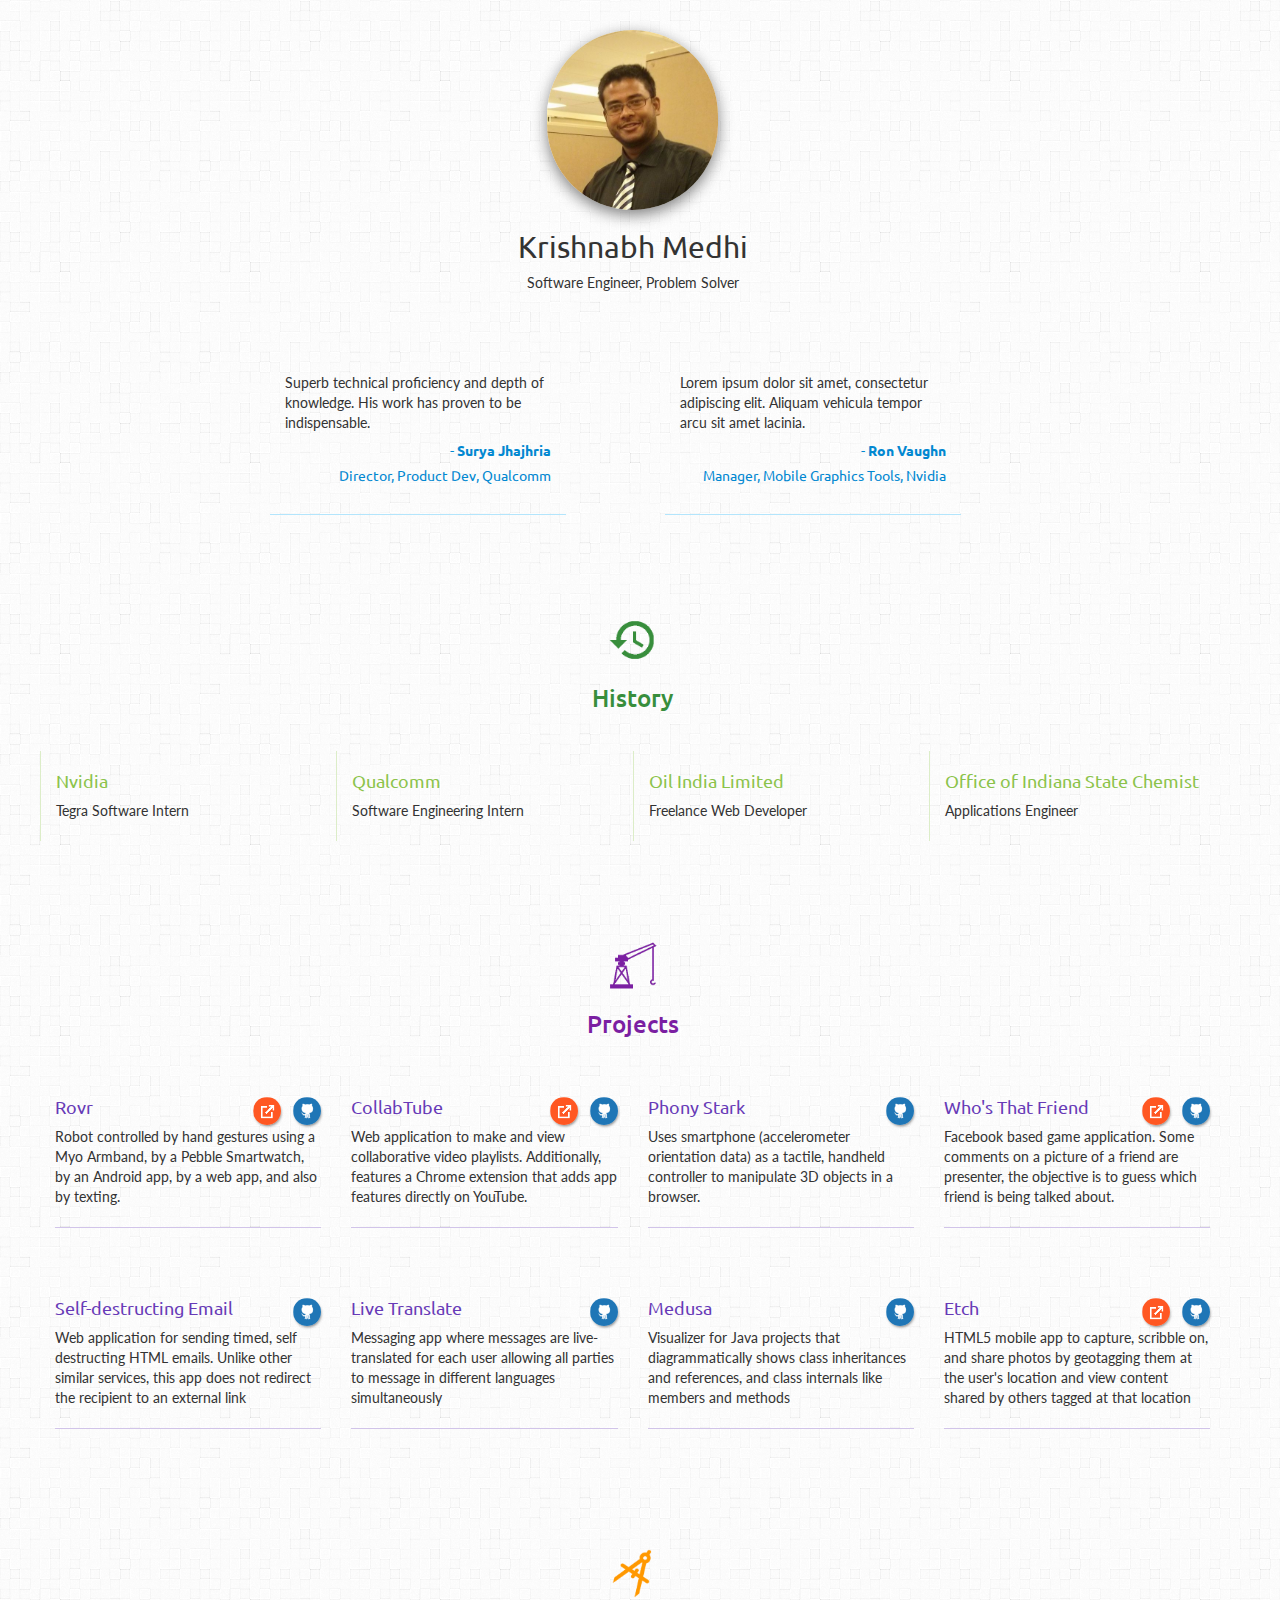
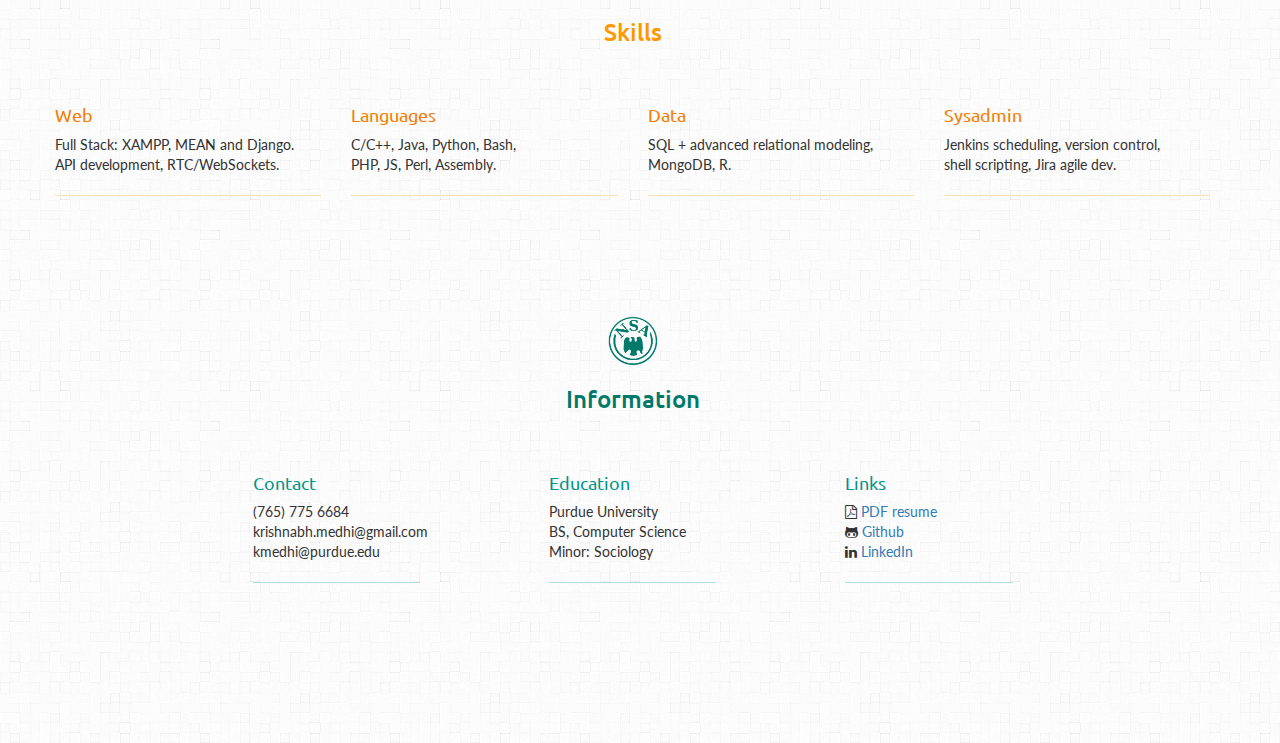
==== index.html @ e84e5cf2 "edited skills" ====
<!DOCTYPE html>
<html lang="en">
<head>
    <meta charset="UTF-8">
    <title>Krishnabh Medhi</title>

    <!-- Favicon -->
    <link rel="icon" type="image/png" href="img/favicon-16x16.png" sizes="16x16">
    <link rel="shortcut icon" href="img/favicon.ico">

    <!-- Bootstrap -->
    <link rel="stylesheet" href="css/bootstrap.min.css">
    <link rel="stylesheet" href="css/bootstrap-responsive.min.css">

    <!-- Fonts -->
    <link href='http://fonts.googleapis.com/css?family=Ubuntu:400,500' rel='stylesheet' type='text/css'>
    <link href='http://fonts.googleapis.com/css?family=Lato:400' rel='stylesheet' type='text/css'>
    <link rel="stylesheet" href="//maxcdn.bootstrapcdn.com/font-awesome/4.3.0/css/font-awesome.min.css">

    <!-- Custom -->
    <link rel="stylesheet" href="css/styles.css">
    <meta name="viewport" content="width=device-width, initial-scale=1">

</head>
<body>
    <div class="container">

        <div class="row header-row text-center">
            <img class="mugshot" src="img/mugshot.jpg" alt="">
            <h2>Krishnabh Medhi</h2>
            Software Engineer, Problem Solver
        </div>

        <div class="row recommendations">
            <div class="col-md-3 offset2">
                Superb technical proficiency and depth of knowledge. His work has proven to be indispensable.
                <h5>- <span class="recommender">Surya Jhajhria</span></h5>
                <h5>Director, Product Dev, Qualcomm</h5>
            </div>

            <div class="col-md-3 col-centered col-md-offset-1">
                Lorem ipsum dolor sit amet, consectetur adipiscing elit. Aliquam vehicula tempor arcu sit amet lacinia.
                <h5>- <span class="recommender">Ron Vaughn</span></h5>
                <h5>Manager, Mobile Graphics Tools, Nvidia</h5>
            </div>
        </div>

        <div class="row title-row title-history text-center">
            <img src="img/history.png" alt="" class="header-icon">
            <h3>History</h3>
        </div>

        <div class="row history">
            <div class="col-md-3">
                <h4>Nvidia</h4>
                Tegra Software Intern
            </div>

            <div class="col-md-3">
                <h4>Qualcomm</h4>
                Software Engineering Intern
            </div>

            <div class="col-md-3">
                <h4>Oil India Limited</h4>
                Freelance Web Developer
            </div>

            <div class="col-md-3">
                <h4>Office of Indiana State Chemist</h4>
                Applications Engineer
            </div>
        </div>

        <div class="row title-row title-projects text-center">
            <img src="img/crane.png" alt="" class="header-icon">
            <h3>Projects</h3>
        </div>

        <div class="row projects">
            <div class="col-md-3">
                <div class="innerdiv">
                    <h4>
                        Rovr
                        <a target="_blank" href="https://github.com/kingshu/myo-nxt">
                            <img src="img/github.png">
                        </a>
                        <a target="_blank" href="http://challengepost.com/software/project-rovr">
                            <img src="img/goto.png">
                        </a>
                    </h4>
                    Robot controlled by hand gestures using a Myo Armband, by a Pebble Smartwatch, by an Android app, by a web app, and also by texting.
                </div>
            </div>

            <div class="col-md-3">
                <div class="innerdiv">
                    <h4>
                        CollabTube
                        <a target="_blank" href="https://github.com/kingshu/collabtube">
                            <img src="img/github.png">
                        </a>
                        <a target="_blank" href="http://ct-kingshu2.rhcloud.com/">
                            <img src="img/goto.png">
                        </a>
                    </h4>
                    Web application to make and view collaborative video playlists. Additionally, features a Chrome extension that adds app features directly on YouTube.
                </div>
            </div>

            <div class="col-md-3">
                <div class="innerdiv">
                    <h4>
                        Phony Stark
                        <a target="_blank" href="https://github.com/kingshu/phonystark">
                            <img src="img/github.png">
                        </a>
                        <!--a href="">
                            <img src="img/goto.png">
                        </a-->
                    </h4>
                    Uses smartphone (accelerometer orientation data) as a tactile, handheld controller to manipulate 3D objects in a browser.
                </div>
            </div>
            <div class="col-md-3">
                <div class="innerdiv">
                    <h4>
                        Who's That Friend
                        <a target="_blank" href="https://github.com/kingshu/fq">
                            <img src="img/github.png">
                        </a>
                        <a target="_blank" href="http://fq-kingshu.rhcloud.com/">
                            <img src="img/goto.png">
                        </a>
                    </h4>
                    Facebook based game application. Some comments on a picture of a friend are presenter, the objective is to guess which friend is being talked about.
                </div>
            </div>
        </div>

        <div class="row projects">
            <div class="col-md-3">
                <div class="innerdiv">
                    <h4>
                        Self-destructing Email
                        <a target="_blank" href="https://github.com/kingshu/sde">
                            <img src="img/github.png">
                        </a>
                        <!--a href="">
                            <img src="img/goto.png">
                        </a-->
                    </h4>
                    Web application for sending timed, self destructing HTML emails. Unlike other similar services, this app does not redirect the recipient to an external link
                </div>
            </div>

            <div class="col-md-3">
                <div class="innerdiv">
                    <h4>
                        Live Translate
                        <a target="_blank" href="https://github.com/kingshu/live-translate">
                            <img src="img/github.png">
                        </a>
                        <!--a href="">
                            <img src="img/goto.png">
                        </a-->
                    </h4>
                    Messaging app where messages are live-translated for each user allowing all parties to message in different languages simultaneously
                </div>
            </div>

            <div class="col-md-3">
                <div class="innerdiv">
                    <h4>
                        Medusa
                        <a target="_blank" href="https://github.com/tofuninja/Medusa">
                            <img src="img/github.png">
                        </a>
                        <!--a href="">
                            <img src="img/goto.png">
                        </a-->
                    </h4>
                    Visualizer for Java projects that diagrammatically shows class inheritances and references, and class internals like members and methods
                </div>
            </div>

            <div class="col-md-3">
                <div class="innerdiv">
                    <h4>
                        Etch
                        <a target="_blank" href="https://github.com/kingshu/etchanywhere">
                            <img src="img/github.png">
                        </a>
                        <a href="http://challengepost.com/software/etch">
                            <img src="img/goto.png">
                        </a>
                    </h4>
                    HTML5 mobile app to capture, scribble on, and share photos by geotagging them at the user's location and view content shared by others tagged at that location
                </div>
            </div>
        </div>

        <div class="row title-row title-skills text-center">
            <img src="img/compass.png" alt="" class="header-icon">
            <h3>Skills</h3>
        </div>

        <div class="row skills">
            <div class="col-md-3">
                <div class="innerdiv">
                    <h4>Web</h4>
                    Full Stack: XAMPP, MEAN and Django.<br>
                    API development, RTC/WebSockets.
                </div>
            </div>

            <div class="col-md-3">
                <div class="innerdiv">
                    <h4>Languages</h4>
                    C/C++, Java, Python, Bash,<br>
                    PHP, JS, Perl, Assembly.
                </div>
            </div>

            <div class="col-md-3">
                <div class="innerdiv">
                    <h4>Data</h4>
                    SQL + advanced relational modeling,<br>
                    MongoDB, R.
                </div>
            </div>

            <div class="col-md-3">
                <div class="innerdiv">
                    <h4>Sysadmin</h4>
                    Jenkins scheduling, version control,<br>
                    shell scripting, Jira agile dev.
                </div>
            </div>
        </div>

        <div class="row title-row title-info text-center">
            <img src="img/nsa.png" alt="" class="header-icon">
            <h3>Information</h3>
        </div>

        <div class="row info">
            <div class="col-md-2  col-md-offset-2">
                <div class="innerdiv">
                    <h4>Contact</h4>
                    (765) 775 6684<br>
                    krishnabh.medhi@gmail.com<br>
                    kmedhi@purdue.edu<br>
                </div>
            </div>

            <div class="col-md-2  col-md-offset-1">
                <div class="innerdiv">
                    <h4>Education</h4>
                    Purdue University<br>
                    BS, Computer Science<br>
                    Minor: Sociology
                </div>
            </div>

            <div class="col-md-2  col-md-offset-1">
                <div class="innerdiv">
                    <h4>Links</h4>
                    <i class="fa fa-file-pdf-o"></i>
                    <a target="_blank" href="http://kingshu.me/Resume.pdf">PDF resume</a><br>

                    <i class="fa fa-github-alt"></i>
                    <a target="_blank" href="http://github.com/kingshu">Github</a><br>

                    <i class="fa fa-linkedin"></i>
                    <a target="_blank" href="https://www.linkedin.com/in/kingshu">LinkedIn</a><br>
                </div>
            </div>
        </div>


        <br><br><br><br><br><br><br>
    </div>
</body>
</html>
---- css/styles.css ----
body {
    background-image: url('../img/light_wool.png')
}


h3 {
    font-family: 'Ubuntu' !important;
    font-style: normal;
    font-weight: 500;
    //display: inline-block;
    vertical-align: top;
}
h2, h4, h5 {
    font-family: 'Ubuntu' !important;
    font-style: normal;
    font-weight: 400;
}



.mugshot {
    height:180px;
    border-radius:100px;
    box-shadow: 0px 5px 15px 0px gray;
}



.row {
    margin-top:30px;
}
.row > div {
    padding-top: 10px;
    padding-bottom: 20px;
}
.row {
    font-family: 'Lato';
    font-style: normal;
    font-weight: 400;
}
.innerdiv {
    padding-bottom: 20px;
}
.title-row {
    margin-top: 100px;
}

.header-icon {
    height: 50px;
}




.recommendations {
    margin-top: 70px;
}
.recommendations h5 {
    text-align: right;
    color: #0288D1;
}
.recommendations h5 > .recommender {
    font-weight: bold;
}
.recommendations div {
    border-bottom: 1px solid #B3E5FC;
}





.title-history {
    color: #388E3C;
}
.history > div {
    border-left: 1px solid #DCEDC8;
}
.history > div > h4 {
    color: #8BC34A;
}




.title-projects {
    color: #7B1FA2;
}
.projects h4 {
    color: #673AB7;
}
.projects h4 img {
    height: 28px;
    border-radius: 20px;
    float: right;
    box-shadow: 1px 2px 3px -1px gray;
    margin-left: 12px;
}
.projects h4 img:hover {
    box-shadow: none;
    padding: 1px 0px 0px 1px;
}
.projects .innerdiv {
    border-bottom: 1px solid #D1C4E9;
}





.title-skills {
     color: #FF9800;
}
.skills h4 {
    color: #F57C00;
}
.skills .innerdiv {
    border-bottom: 1px solid #FFE0B2;
}





.title-info {
     color: #00796B;
}
.info h4 {
    color: #009688;
}
.info .innerdiv {
    border-bottom: 1px solid #B2DFDB;
}






.expandplus {
    border-radius: 4px;
    margin-left: 7px;
    padding: 0px 4px;
    box-shadow: 0px 3px 0px 1px #C8E6C9;
    color: #388E3C;
    cursor: pointer;
}

.expandplus:active {
    padding: 1px 5px;
    box-shadow: none;
}
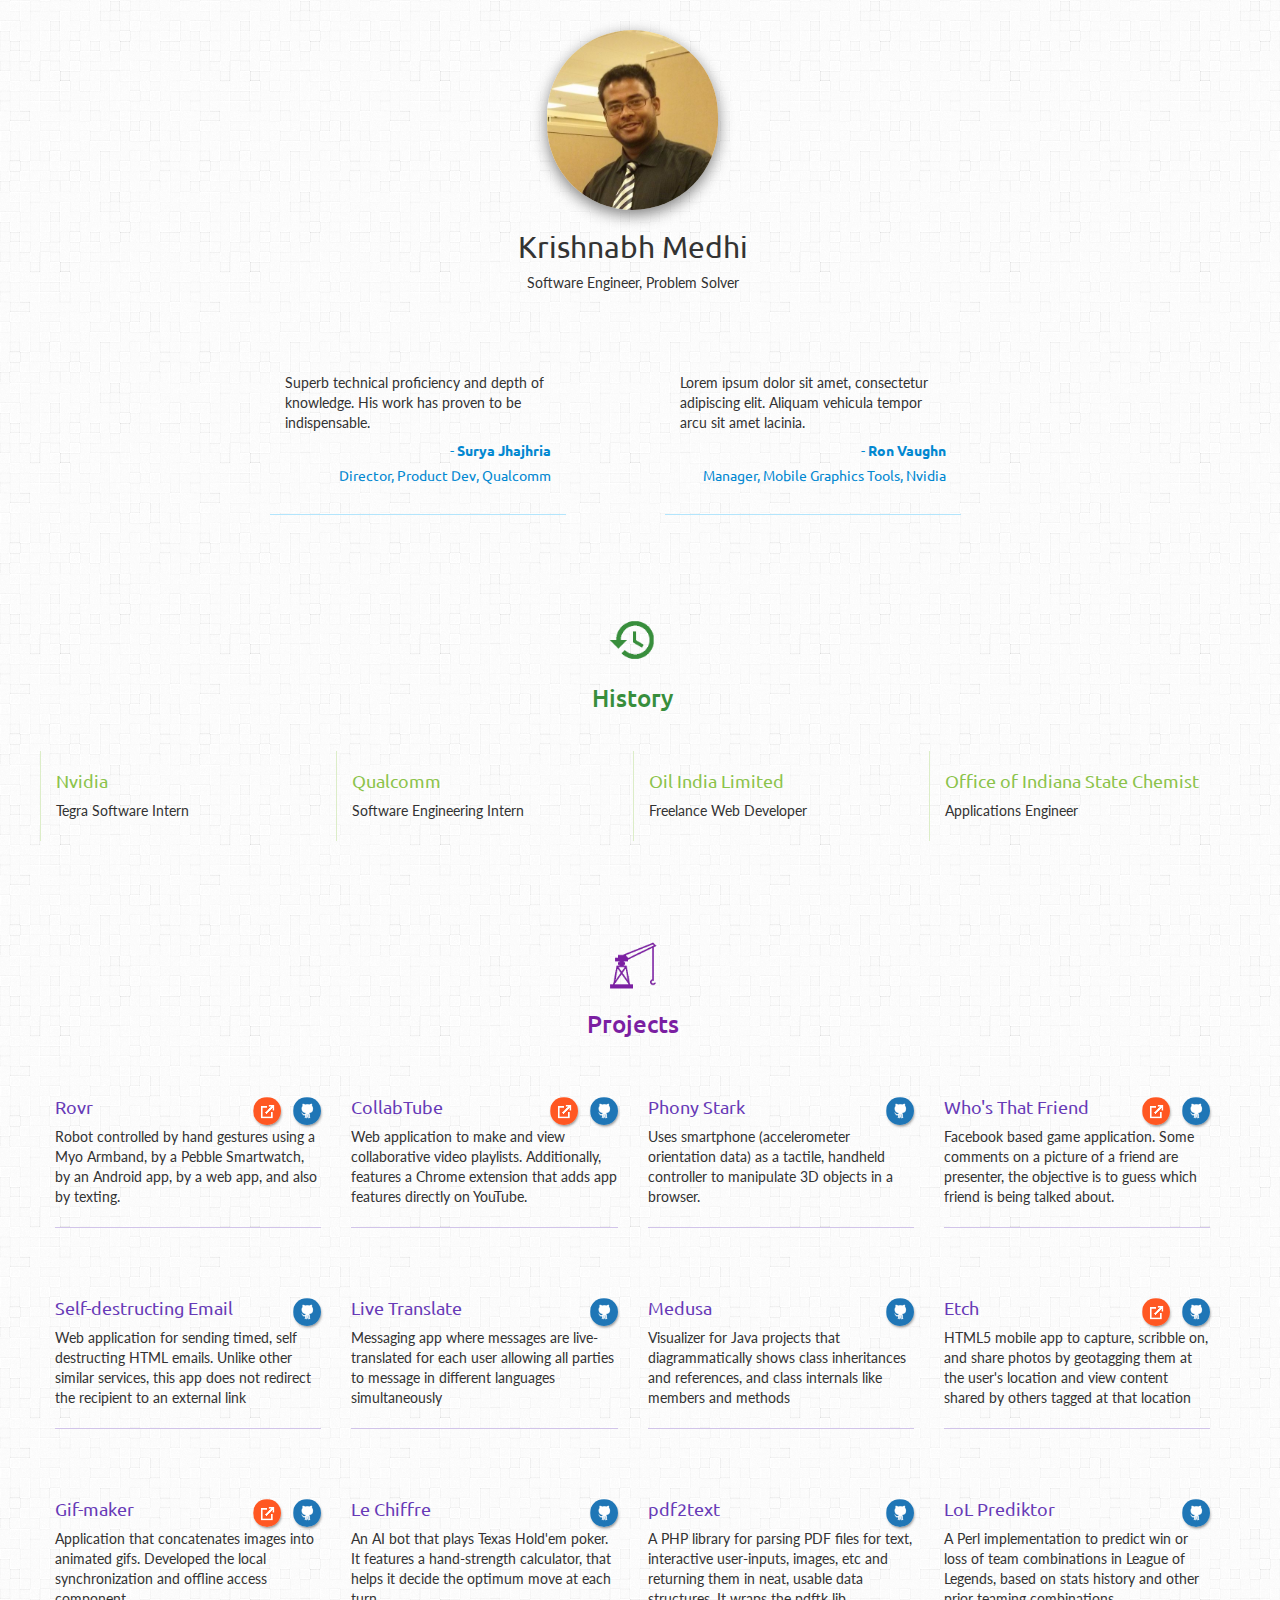
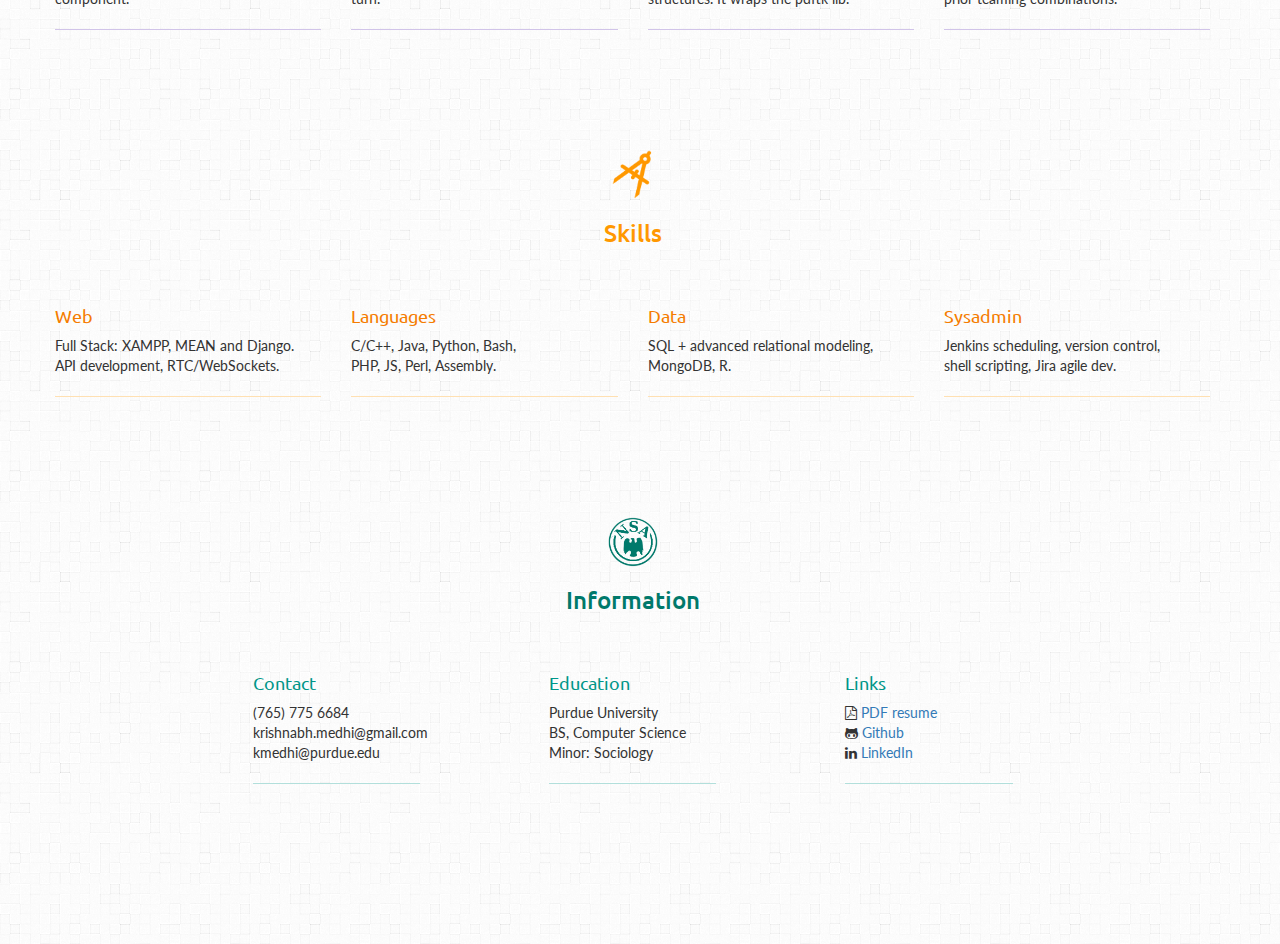
==== commit 585da7da: "updated pdf and added projects to web" ====
--- a/index.html
+++ b/index.html
@@ -52,22 +52,22 @@
 
         <div class="row history">
             <div class="col-md-3">
-                <h4>Nvidia</h4>
+                <h4><a href="http://www.nvidia.com">Nvidia</a></h4>
                 Tegra Software Intern
             </div>
 
             <div class="col-md-3">
-                <h4>Qualcomm</h4>
+                <h4><a href="https://www.qualcomm.com">Qualcomm</a></h4>
                 Software Engineering Intern
             </div>
 
             <div class="col-md-3">
-                <h4>Oil India Limited</h4>
+                <h4><a href="http://oil-india.com">Oil India Limited</a></h4>
                 Freelance Web Developer
             </div>
 
             <div class="col-md-3">
-                <h4>Office of Indiana State Chemist</h4>
+                <h4><a href="http://www.oisc.purdue.edu">Office of Indiana State Chemist</a></h4>
                 Applications Engineer
             </div>
         </div>
@@ -196,6 +196,68 @@
                         </a>
                     </h4>
                     HTML5 mobile app to capture, scribble on, and share photos by geotagging them at the user's location and view content shared by others tagged at that location
+                </div>
+            </div>
+        </div>
+
+        <div class="row projects">
+            <div class="col-md-3">
+                <div class="innerdiv">
+                    <h4>
+                        Gif-maker
+                        <a target="_blank" href="https://github.com/uber5001/gif-maker">
+                            <img src="img/github.png">
+                        </a>
+                        <a href="http://uber5001.github.io/gif-maker">
+                            <img src="img/goto.png">
+                        </a>
+                    </h4>
+                    Application that concatenates images into animated gifs. Developed the local synchronization and offline access component.
+                </div>
+            </div>
+
+            <div class="col-md-3">
+                <div class="innerdiv">
+                    <h4>
+                        Le Chiffre
+                        <a target="_blank" href="https://github.com/aarya123/Enova-TexasHoldEm">
+                            <img src="img/github.png">
+                        </a>
+                        <!--a href="">
+                            <img src="img/goto.png">
+                        </a-->
+                    </h4>
+                    An AI bot that plays Texas Hold'em poker. It features a hand-strength calculator, that helps it decide the optimum move at each turn.
+                </div>
+            </div>
+
+            <div class="col-md-3">
+                <div class="innerdiv">
+                    <h4>
+                        pdf2text
+                        <a target="_blank" href="https://github.com/kingshu/pdf2text">
+                            <img src="img/github.png">
+                        </a>
+                        <!--a href="">
+                            <img src="img/goto.png">
+                        </a-->
+                    </h4>
+                    A PHP library for parsing PDF files for text, interactive user-inputs, images, etc and returning them in neat, usable data structures. It wraps the pdftk lib.
+                </div>
+            </div>
+
+            <div class="col-md-3">
+                <div class="innerdiv">
+                    <h4>
+                        LoL Prediktor
+                        <a target="_blank" href="hhttps://github.com/kingshu/lolprediktor">
+                            <img src="img/github.png">
+                        </a>
+                        <!--a href="">
+                            <img src="img/goto.png">
+                        </a-->
+                    </h4>
+                    A Perl implementation to predict win or loss of team combinations in League of Legends, based on stats history and other prior teaming combinations.
                 </div>
             </div>
         </div>
--- a/css/styles.css
+++ b/css/styles.css
@@ -76,7 +76,7 @@
 .history > div {
     border-left: 1px solid #DCEDC8;
 }
-.history > div > h4 {
+.history > div > h4 > a {
     color: #8BC34A;
 }
 
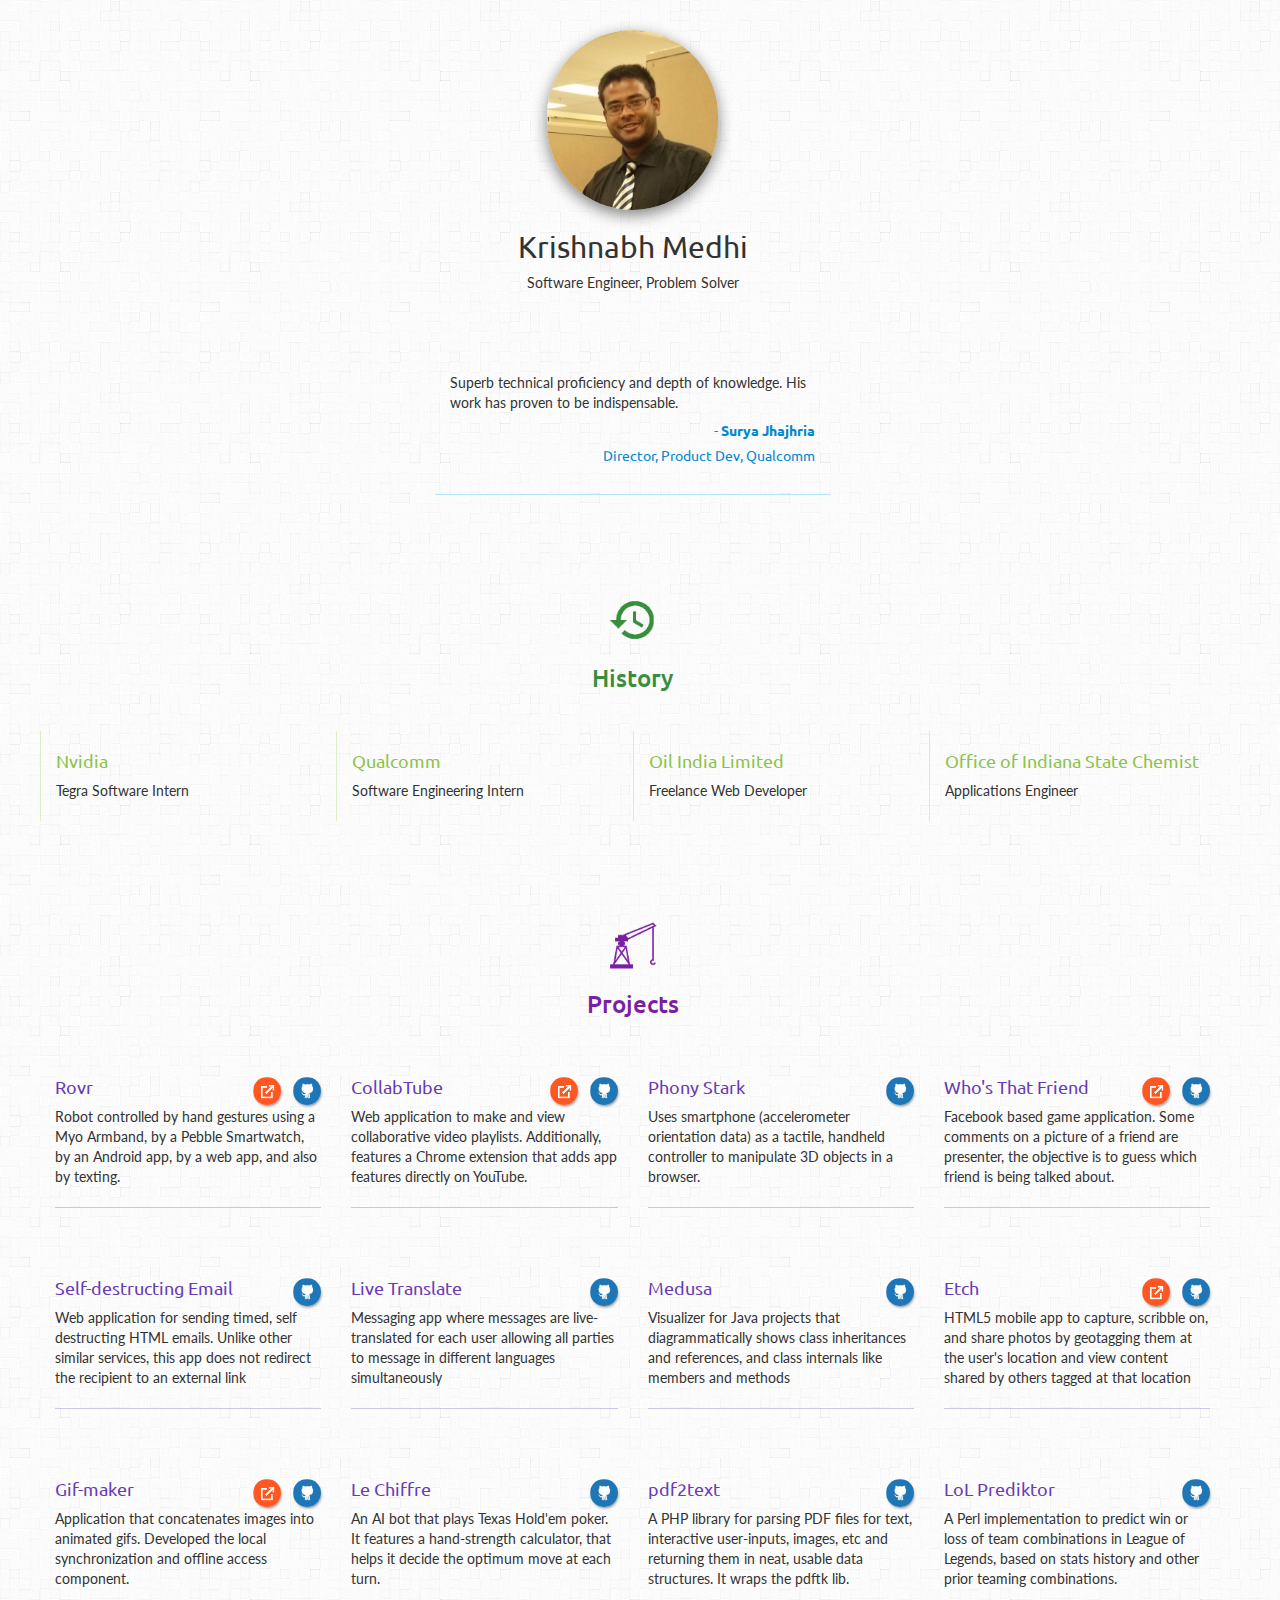
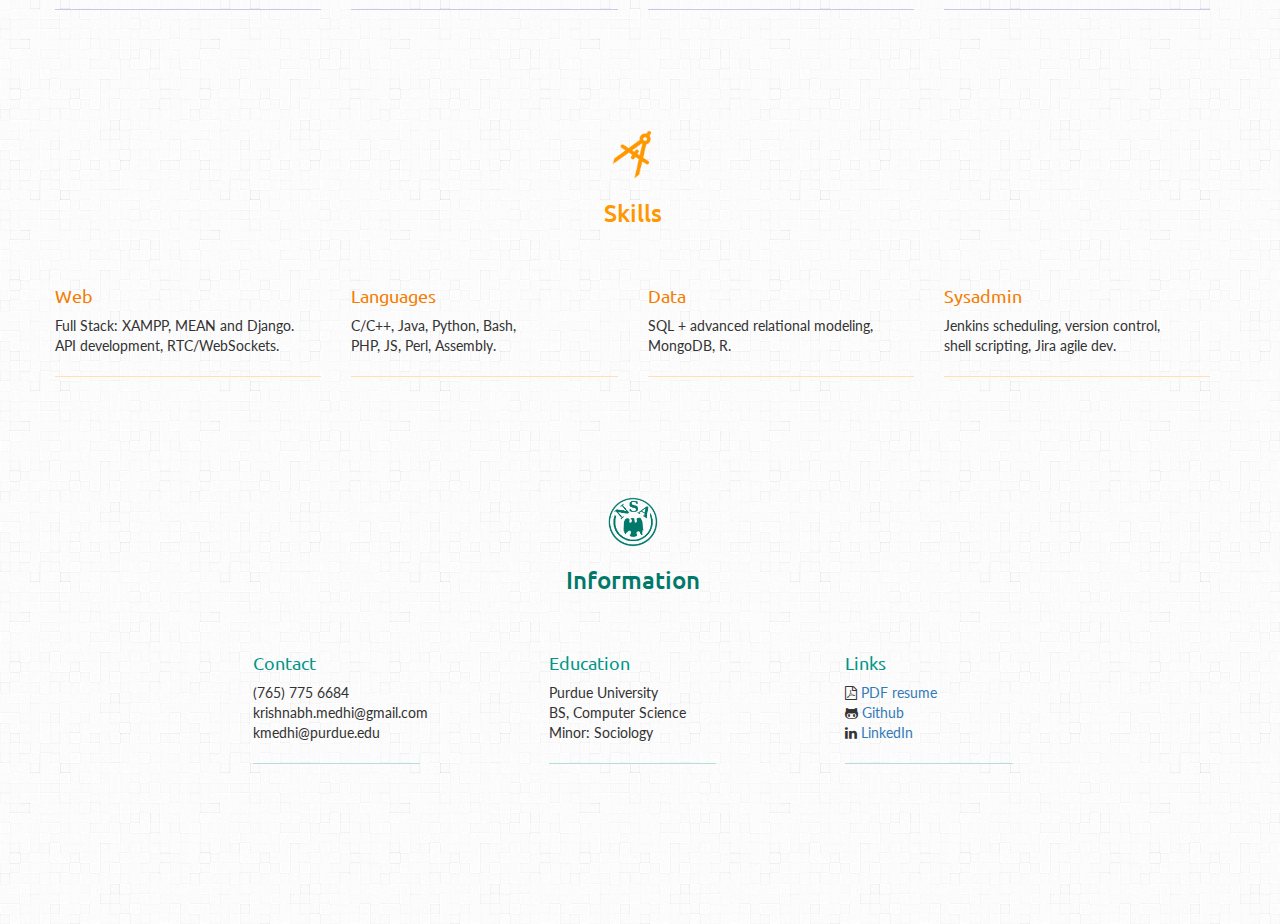
==== commit 84b6f74d: "temp situation for recommendation" ====
--- a/index.html
+++ b/index.html
@@ -32,17 +32,17 @@
         </div>
 
         <div class="row recommendations">
-            <div class="col-md-3 offset2">
+            <div class="col-md-4 col-md-offset-4"> <!-- offset2"-->
                 Superb technical proficiency and depth of knowledge. His work has proven to be indispensable.
                 <h5>- <span class="recommender">Surya Jhajhria</span></h5>
                 <h5>Director, Product Dev, Qualcomm</h5>
             </div>
 
-            <div class="col-md-3 col-centered col-md-offset-1">
+            <!--div class="col-md-3 col-centered col-md-offset-1">
                 Lorem ipsum dolor sit amet, consectetur adipiscing elit. Aliquam vehicula tempor arcu sit amet lacinia.
                 <h5>- <span class="recommender">Ron Vaughn</span></h5>
                 <h5>Manager, Mobile Graphics Tools, Nvidia</h5>
-            </div>
+            </div-->
         </div>
 
         <div class="row title-row title-history text-center">
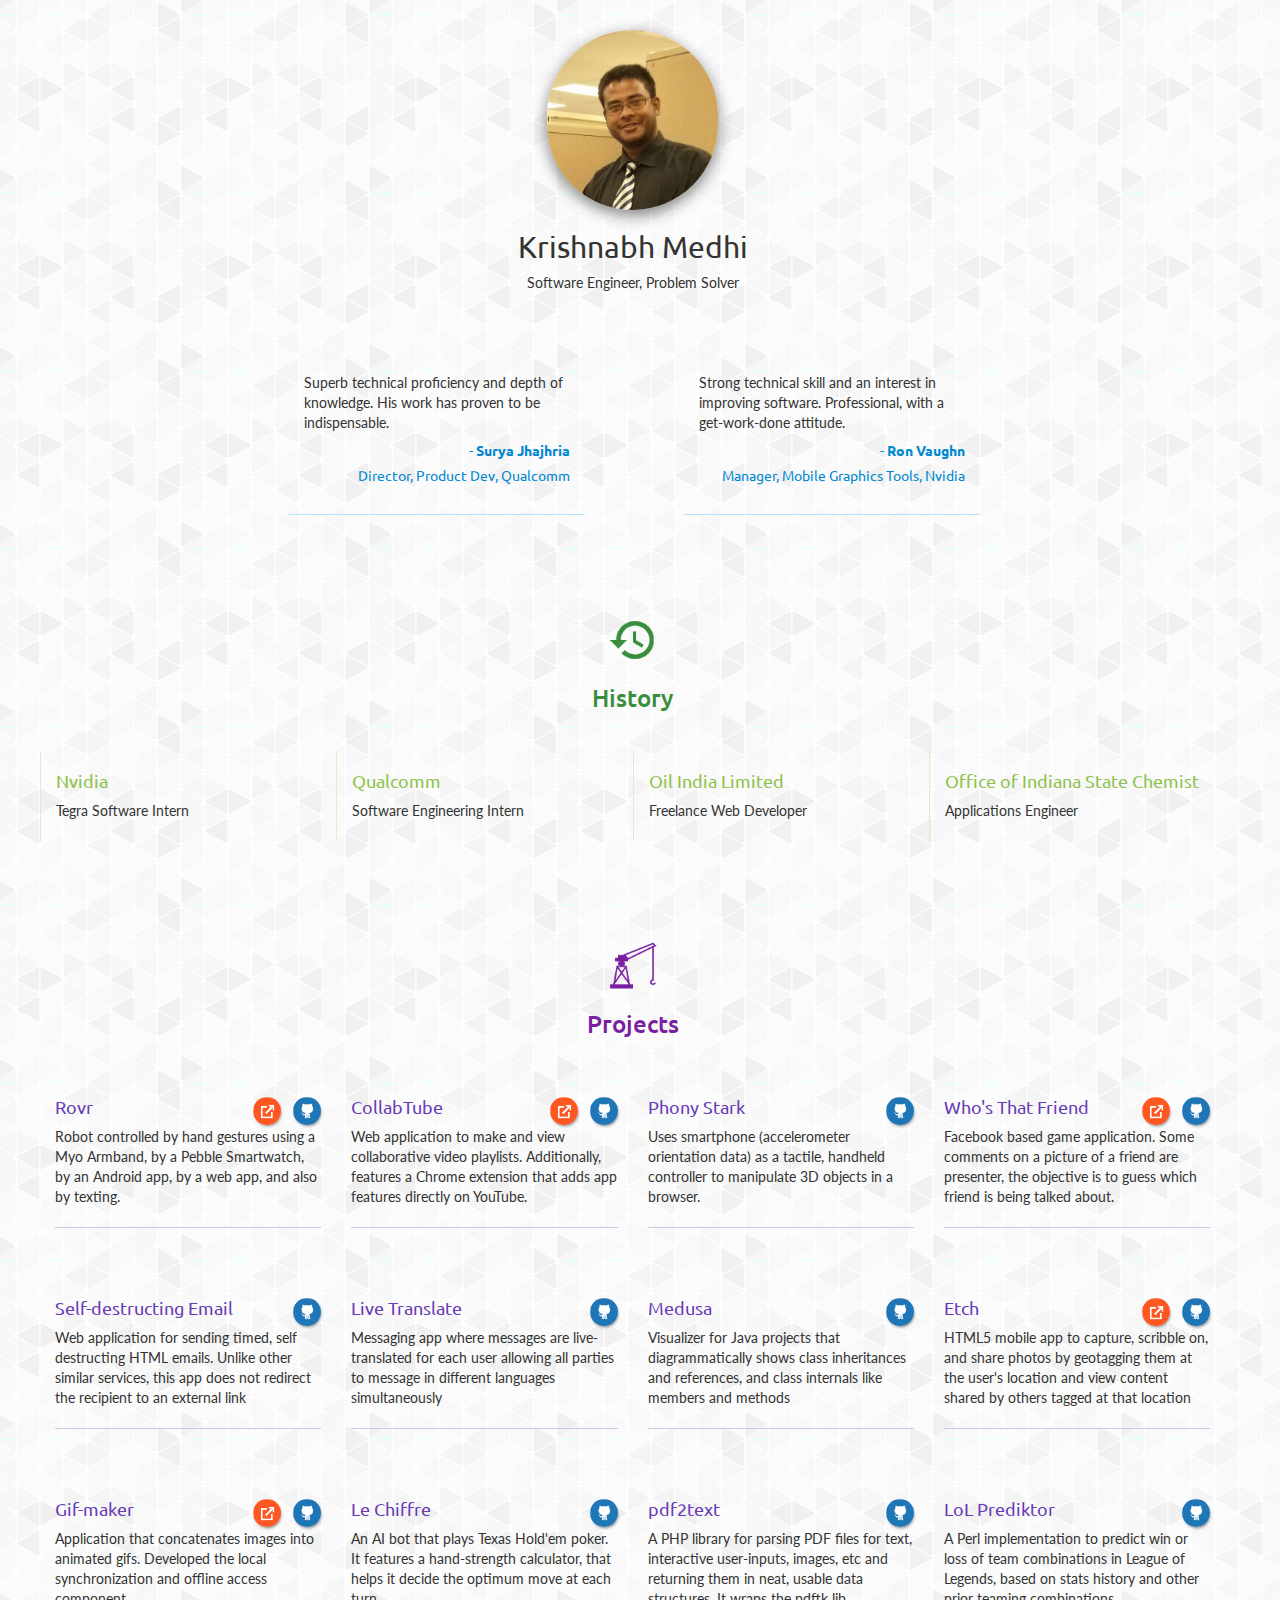
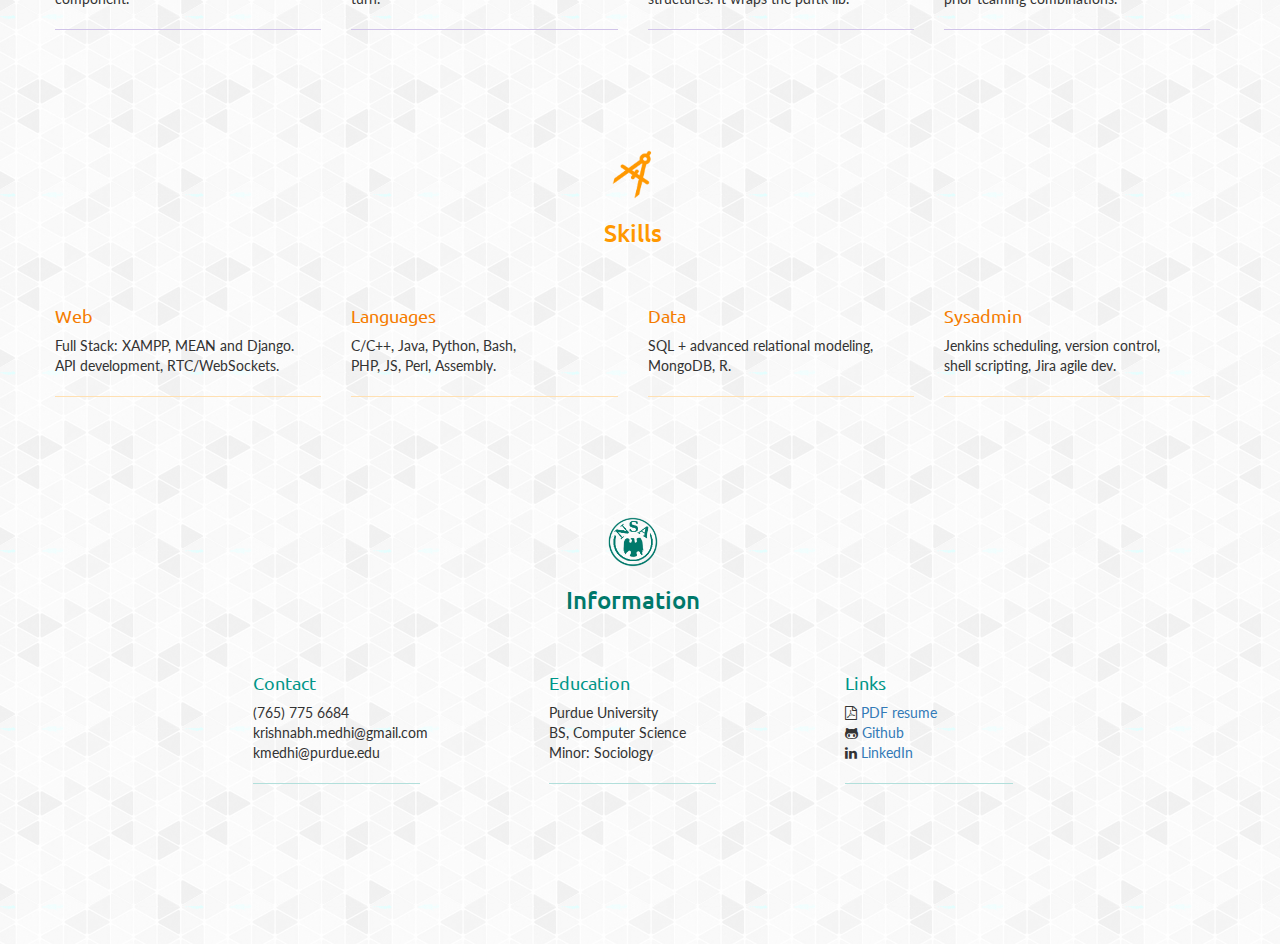
==== commit 77aa6a28: "ron testimonial" ====
--- a/index.html
+++ b/index.html
@@ -31,18 +31,18 @@
             Software Engineer, Problem Solver
         </div>
 
-        <div class="row recommendations">
-            <div class="col-md-4 col-md-offset-4"> <!-- offset2"-->
+        <div class="row recommendations row-centered">
+            <div class="col-md-3 col-centered">
                 Superb technical proficiency and depth of knowledge. His work has proven to be indispensable.
                 <h5>- <span class="recommender">Surya Jhajhria</span></h5>
                 <h5>Director, Product Dev, Qualcomm</h5>
             </div>
 
-            <!--div class="col-md-3 col-centered col-md-offset-1">
-                Lorem ipsum dolor sit amet, consectetur adipiscing elit. Aliquam vehicula tempor arcu sit amet lacinia.
+            <div class="col-md-3 col-centered col-md-offset-1 col-centered">
+                Strong technical skill and an interest in improving software. Professional, with a get-work-done attitude.
                 <h5>- <span class="recommender">Ron Vaughn</span></h5>
                 <h5>Manager, Mobile Graphics Tools, Nvidia</h5>
-            </div-->
+            </div>
         </div>
 
         <div class="row title-row title-history text-center">
--- a/css/styles.css
+++ b/css/styles.css
@@ -1,5 +1,5 @@
 body {
-    background-image: url('../img/light_wool.png')
+    background-image: url('../img/gplaypattern.png')
 }
 
 
@@ -145,8 +145,21 @@
     color: #388E3C;
     cursor: pointer;
 }
-
 .expandplus:active {
     padding: 1px 5px;
     box-shadow: none;
 }
+
+
+/* centered columns styles */
+.row-centered {
+    text-align:center;
+}
+.col-centered {
+    display:inline-block;
+    float:none;
+    /* reset the text-align */
+    text-align:left;
+    /* inline-block space fix */
+    margin-right:-4px;
+}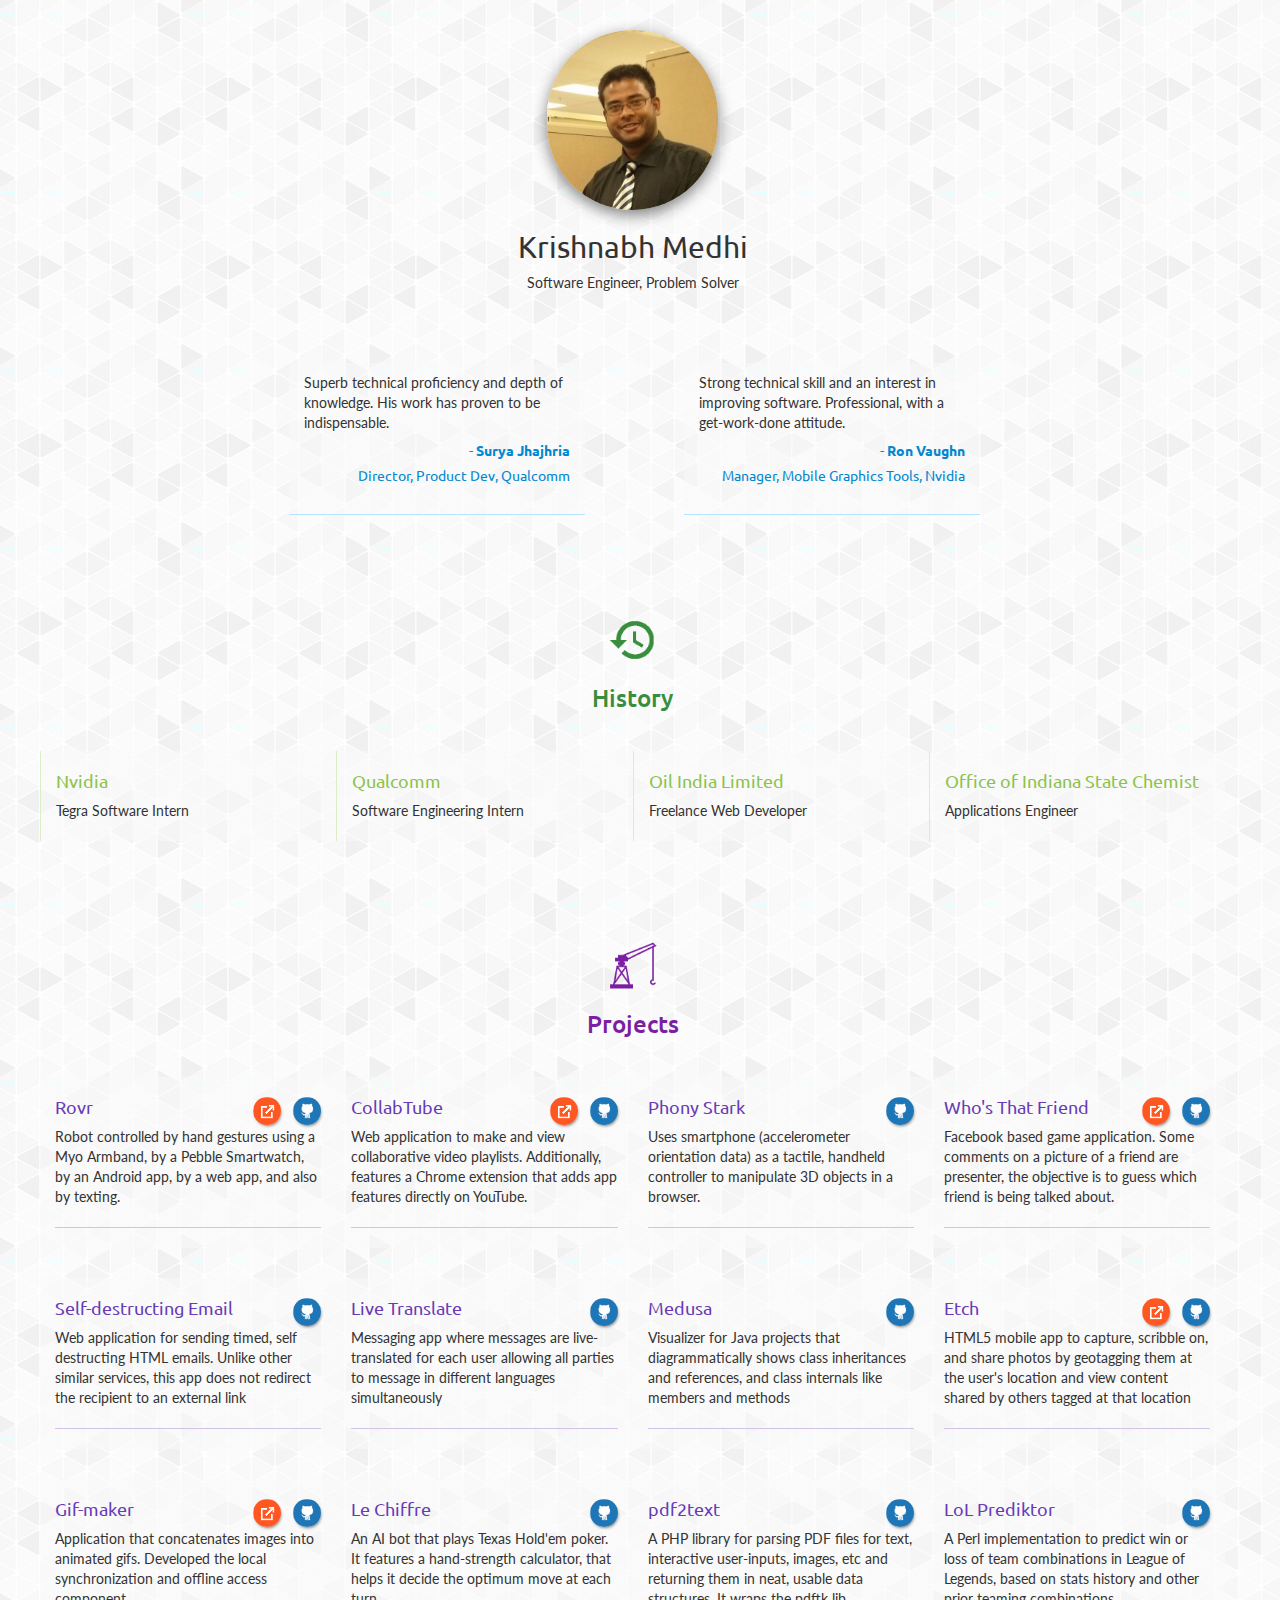
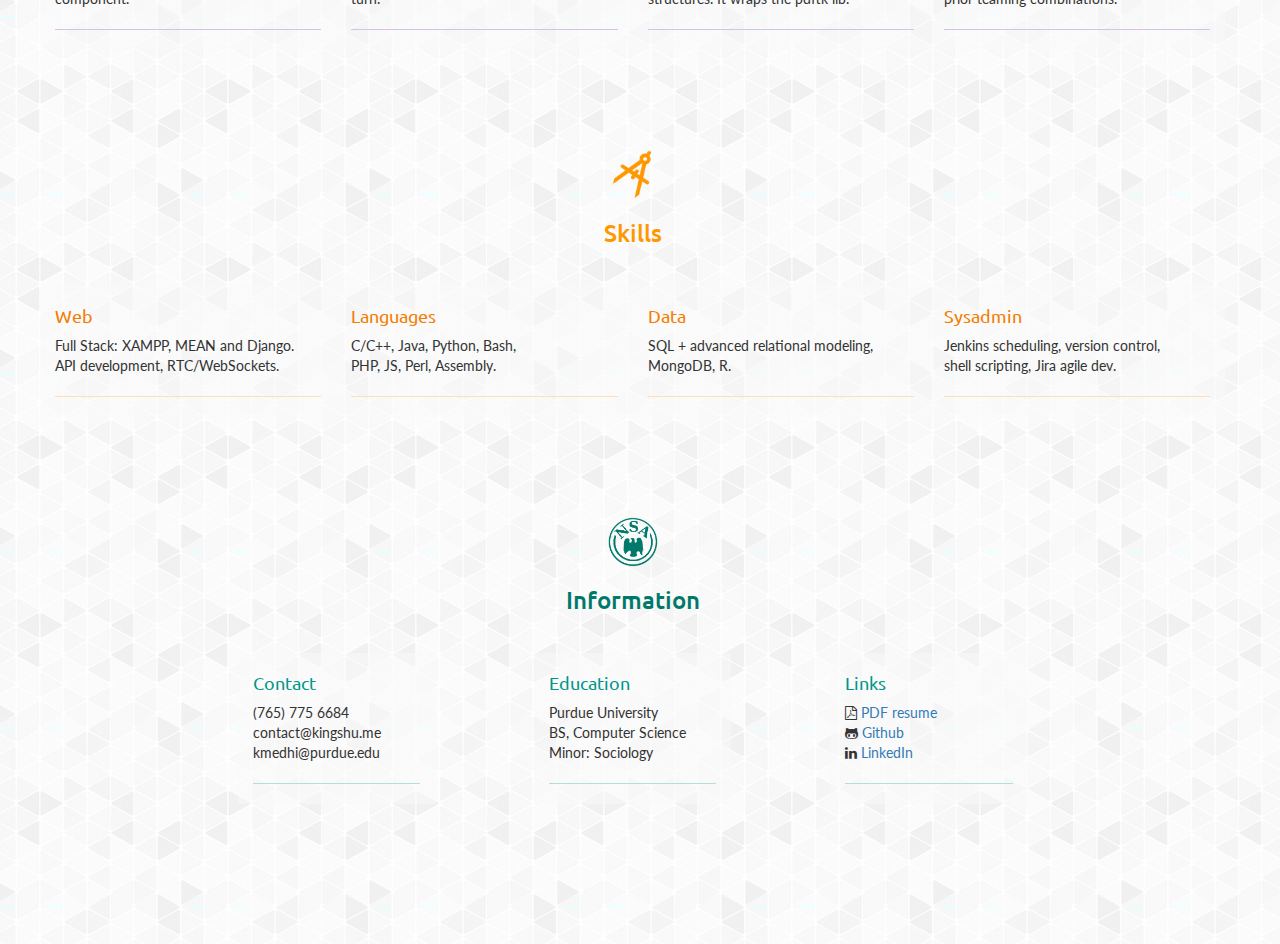
==== commit 24125ba7: "Updated email id" ====
--- a/index.html
+++ b/index.html
@@ -311,7 +311,7 @@
                 <div class="innerdiv">
                     <h4>Contact</h4>
                     (765) 775 6684<br>
-                    krishnabh.medhi@gmail.com<br>
+                    contact@kingshu.me<br>
                     kmedhi@purdue.edu<br>
                 </div>
             </div>
@@ -344,4 +344,4 @@
         <br><br><br><br><br><br><br>
     </div>
 </body>
-</html>+</html>
--- a/css/styles.css
+++ b/css/styles.css
@@ -32,6 +32,7 @@
 .row > div {
     padding-top: 10px;
     padding-bottom: 20px;
+    background-color: rgba(250,250,250,0.5);
 }
 .row {
     font-family: 'Lato';
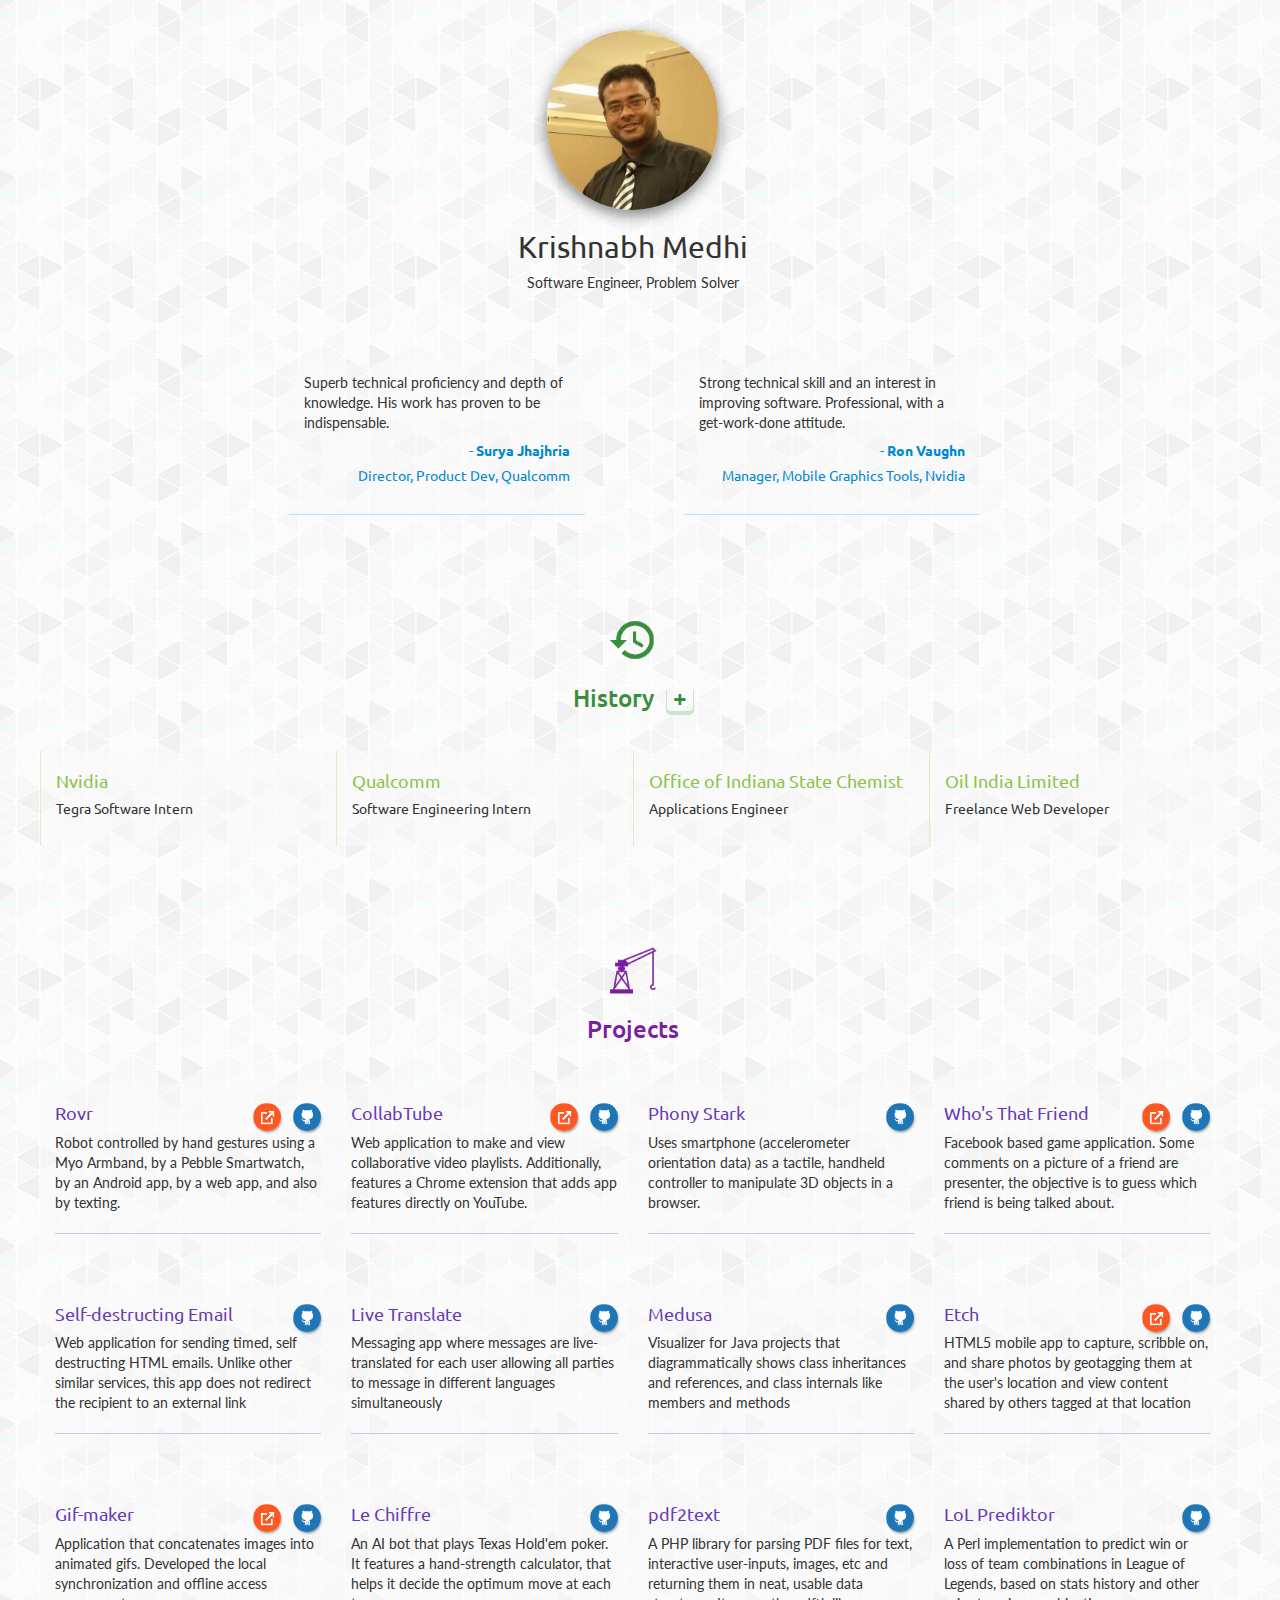
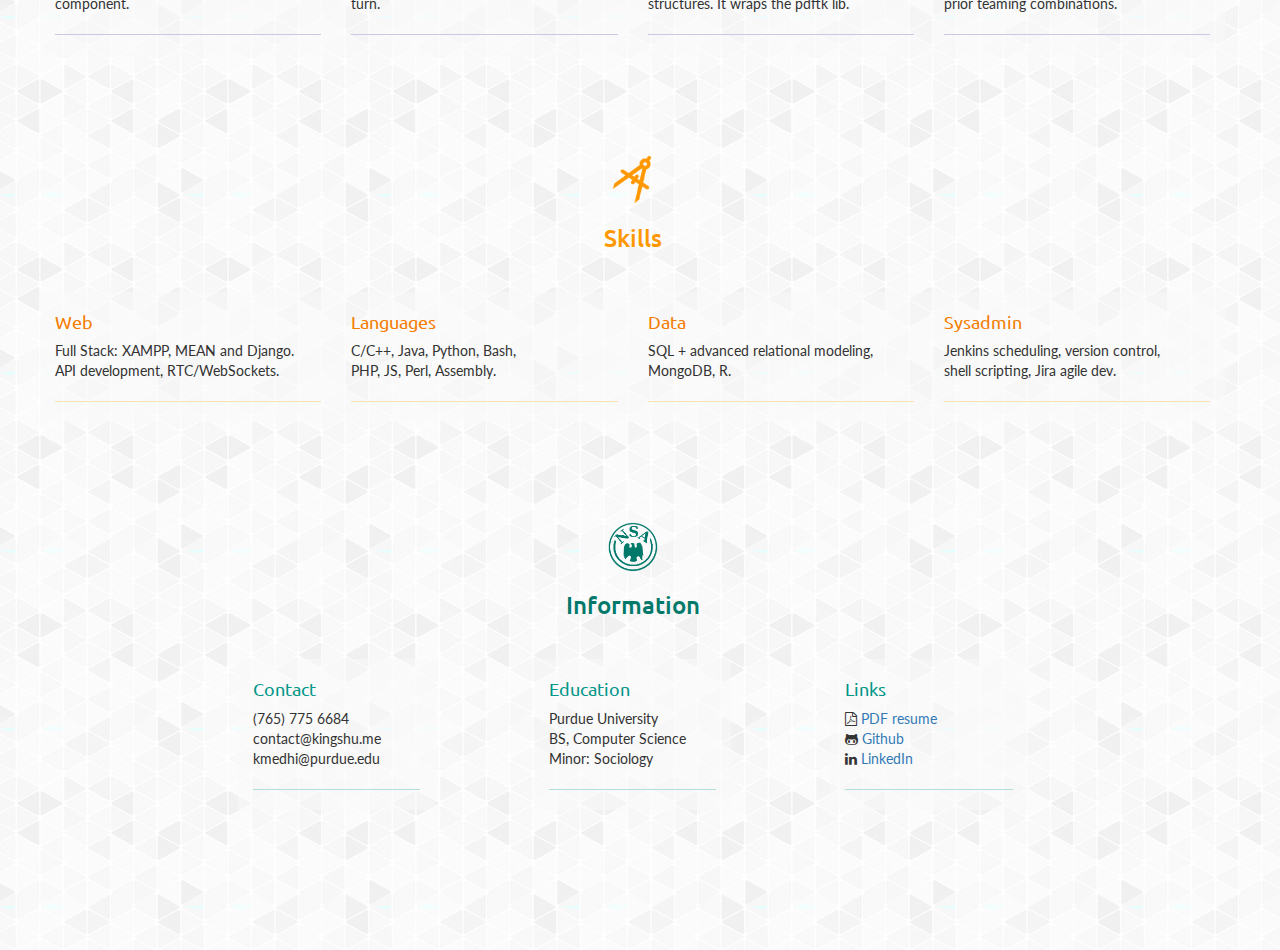
==== commit 7a28c5dc: "history expand" ====
--- a/index.html
+++ b/index.html
@@ -15,11 +15,26 @@
     <!-- Fonts -->
     <link href='http://fonts.googleapis.com/css?family=Ubuntu:400,500' rel='stylesheet' type='text/css'>
     <link href='http://fonts.googleapis.com/css?family=Lato:400' rel='stylesheet' type='text/css'>
-    <link rel="stylesheet" href="//maxcdn.bootstrapcdn.com/font-awesome/4.3.0/css/font-awesome.min.css">
+    <link rel="stylesheet" href="http://maxcdn.bootstrapcdn.com/font-awesome/4.3.0/css/font-awesome.min.css">
 
     <!-- Custom -->
     <link rel="stylesheet" href="css/styles.css">
     <meta name="viewport" content="width=device-width, initial-scale=1">
+
+    <script src="https://ajax.googleapis.com/ajax/libs/jquery/1.11.3/jquery.min.js"></script>
+    <script type="text/javascript">
+        var signs = ["-", "+"];
+        var i=0;
+        $(function(){
+            $('.jobdescription').slideUp();
+            $('.expandplus').click(function(){
+                $('.jobdescription').slideToggle();
+                $('.expandplus').html(signs[i]);
+                i = (i+1) % 2;
+                console.log(i);
+            })
+        });
+    </script>
 
 </head>
 <body>
@@ -47,29 +62,42 @@
 
         <div class="row title-row title-history text-center">
             <img src="img/history.png" alt="" class="header-icon">
-            <h3>History</h3>
+            <h3>History <div class="expandplus">+</div></h3>
         </div>
 
         <div class="row history">
             <div class="col-md-3">
                 <h4><a href="http://www.nvidia.com">Nvidia</a></h4>
-                Tegra Software Intern
+                <h5>Tegra Software Intern</h5>
+                <div class="jobdescription">
+                    Administered a continuous integration server and implemented load-balancing, version control and install/update automation. Also, created a tool to pull and view device test metrics.
+                </div>
             </div>
 
             <div class="col-md-3">
                 <h4><a href="https://www.qualcomm.com">Qualcomm</a></h4>
-                Software Engineering Intern
+                <h5>Software Engineering Intern</h5>
+                <div class="jobdescription">
+                    Developed tools for tracking, scheduling and testing software builds with live notifications and intelligent lookups.
+                </div>
+            </div>
+
+            <div class="col-md-3">
+                <h4><a href="http://www.oisc.purdue.edu">Office of Indiana State Chemist</a></h4>
+                <h5>Applications Engineer</h5>
+                <div class="jobdescription">
+                    Developed enterprise-level production-quality web-applications and offline technologies for use on the field, in the lab and at the office by officials of state agricultural administration. Helped build a cache-and-sync system for field-use.
+                </div>
             </div>
 
             <div class="col-md-3">
                 <h4><a href="http://oil-india.com">Oil India Limited</a></h4>
-                Freelance Web Developer
-            </div>
-
-            <div class="col-md-3">
-                <h4><a href="http://www.oisc.purdue.edu">Office of Indiana State Chemist</a></h4>
-                Applications Engineer
-            </div>
+                <h5>Freelance Web Developer</h5>
+                <div class="jobdescription">
+                    As a freelance programmer, developed an internal web-portal for Security Department facilitating intra-departmental logistics and communication.
+                </div>
+            </div>
+
         </div>
 
         <div class="row title-row title-projects text-center">
--- a/css/styles.css
+++ b/css/styles.css
@@ -141,10 +141,12 @@
 .expandplus {
     border-radius: 4px;
     margin-left: 7px;
-    padding: 0px 4px;
     box-shadow: 0px 3px 0px 1px #C8E6C9;
     color: #388E3C;
     cursor: pointer;
+    display: inline-block;
+    width: 26px;
+    text-align: center;
 }
 .expandplus:active {
     padding: 1px 5px;
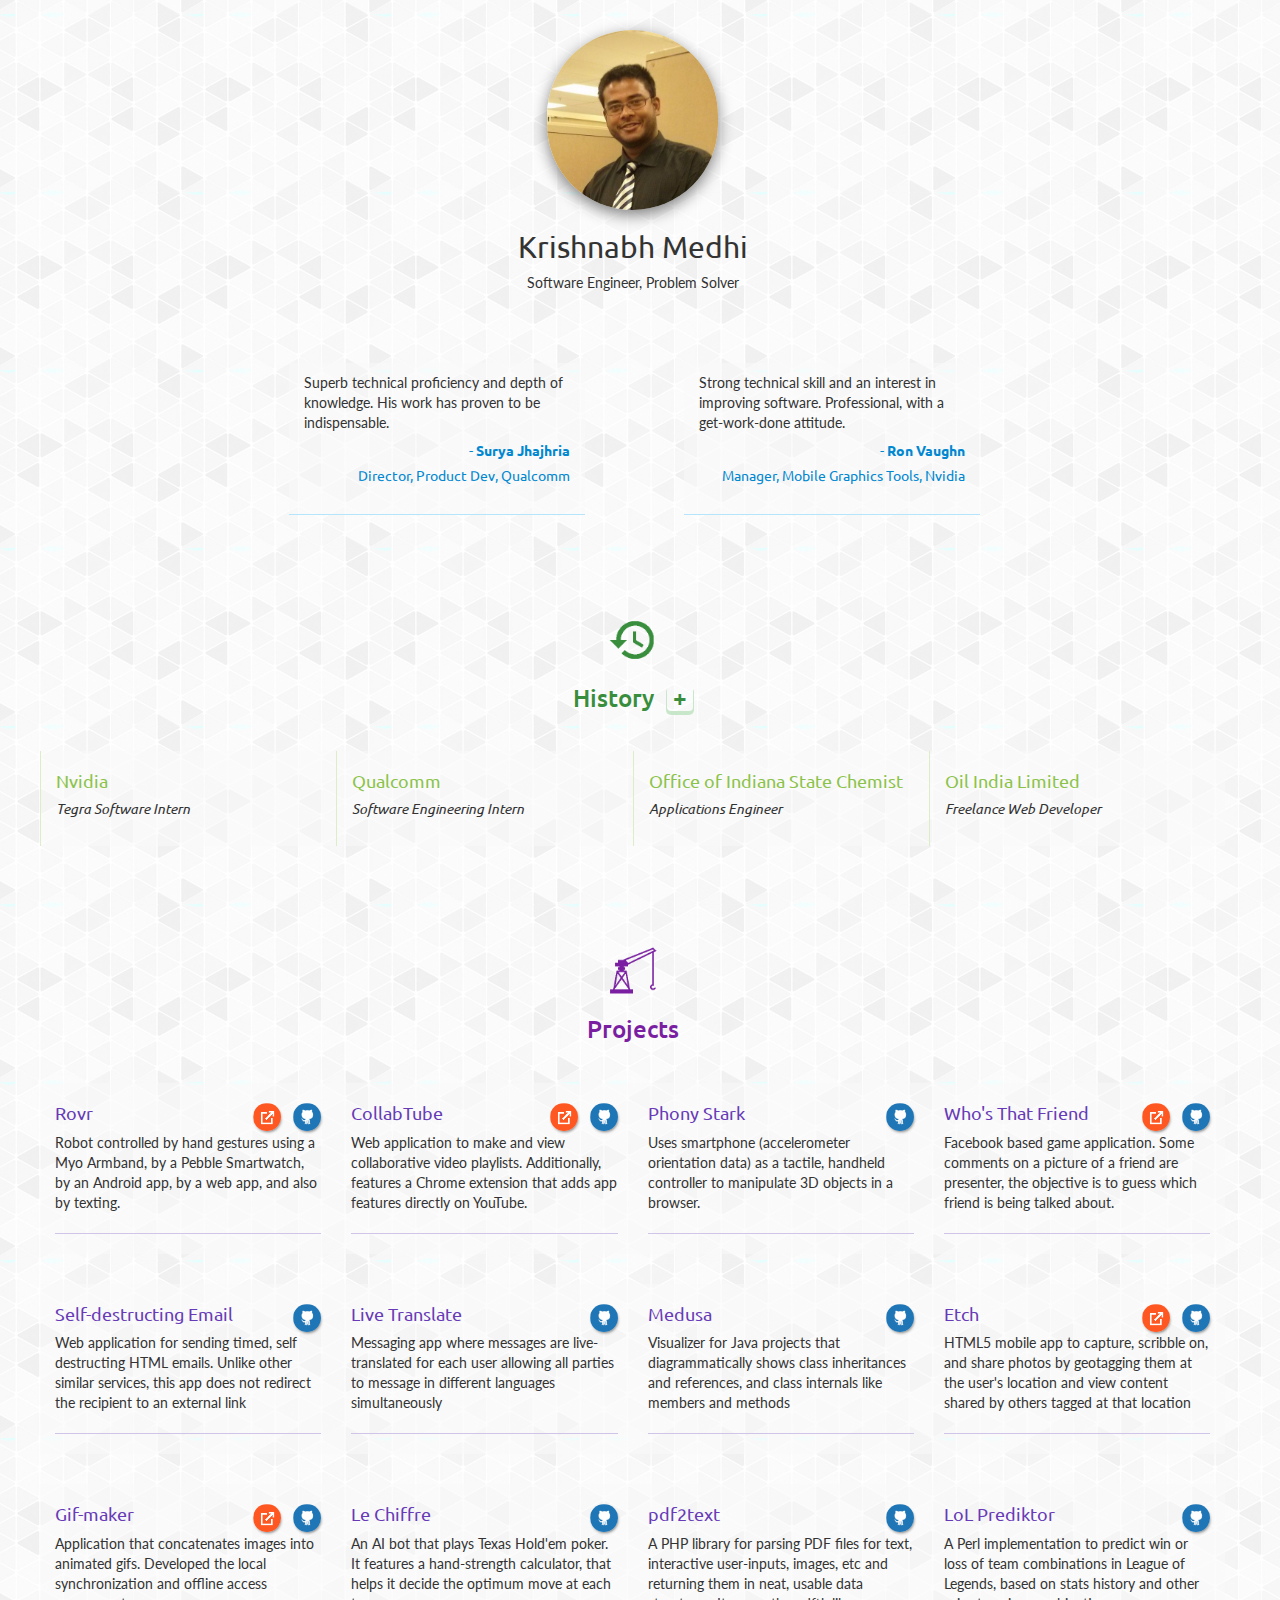
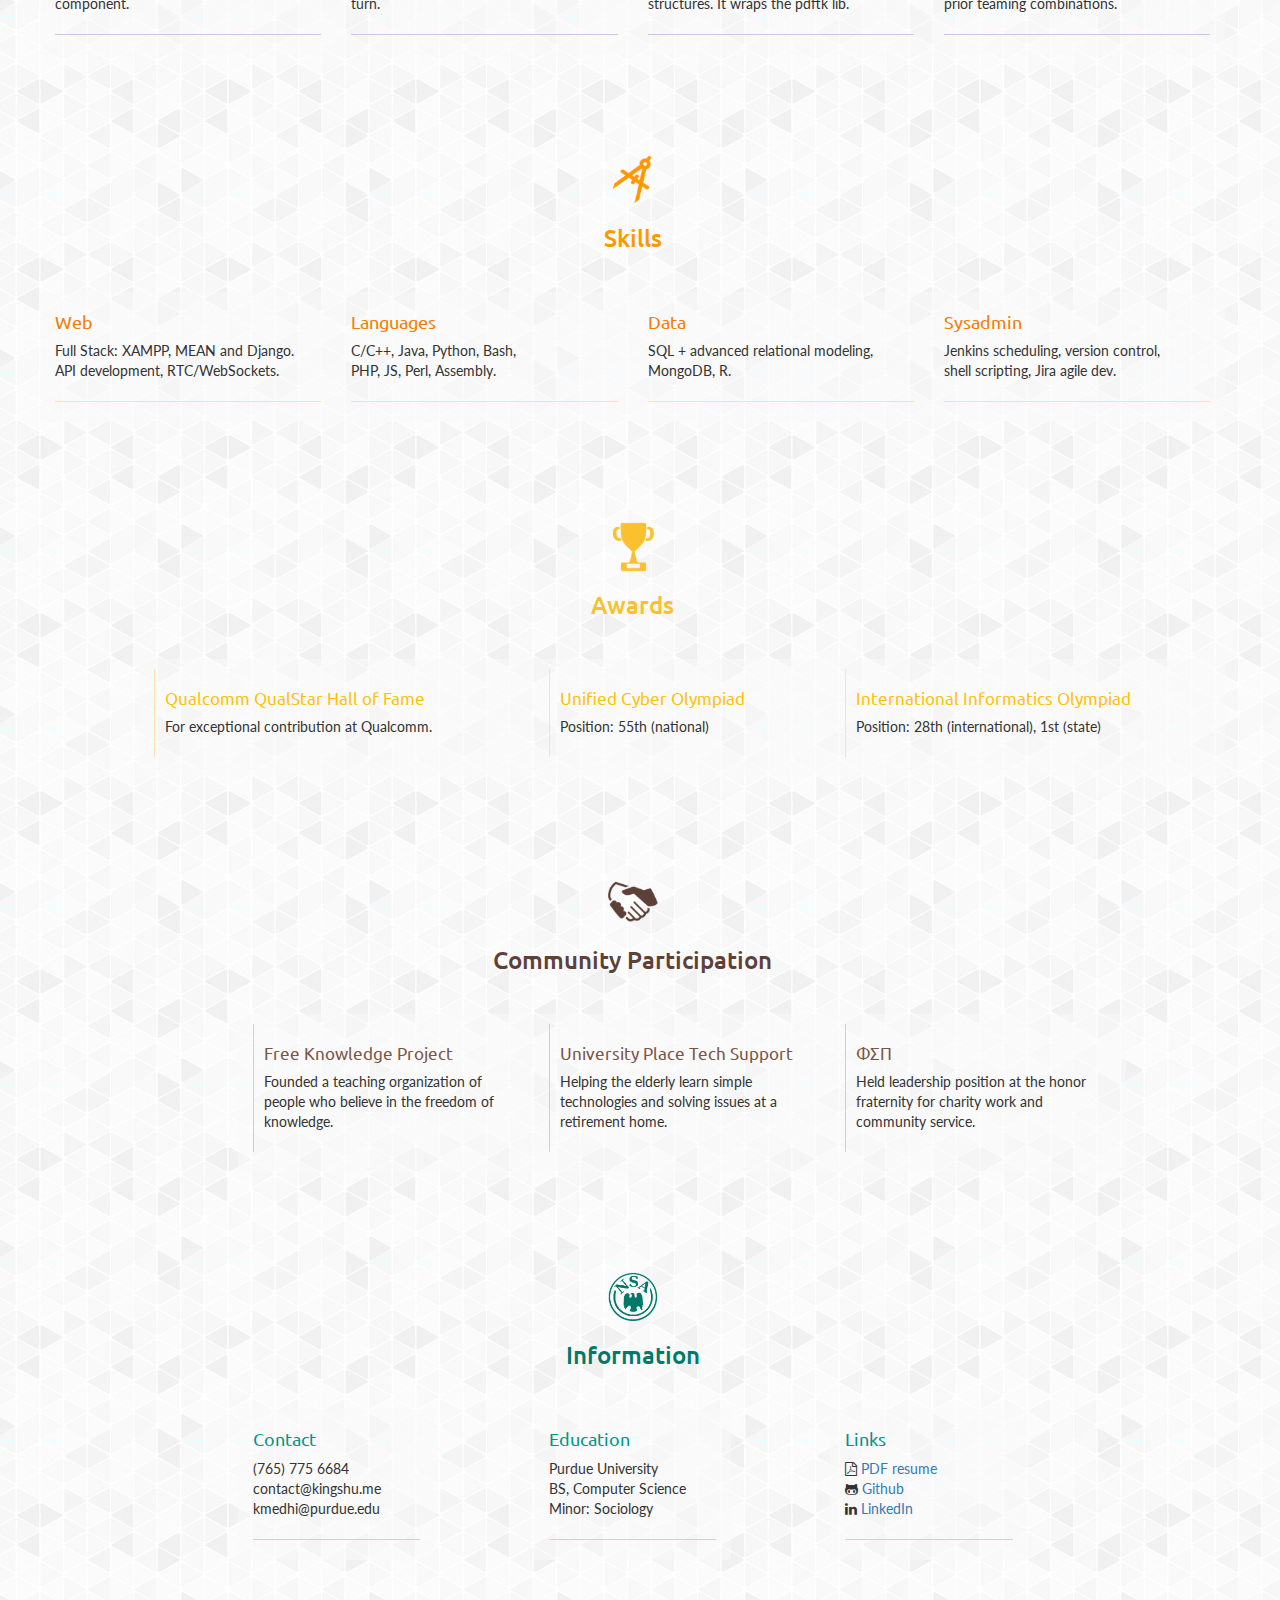
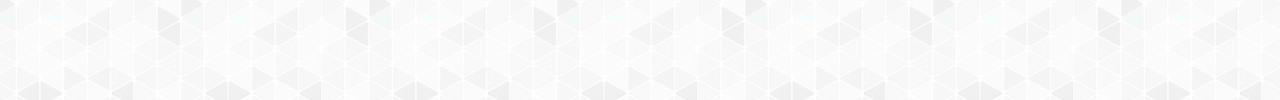
==== commit 739a371c: "added sections" ====
--- a/index.html
+++ b/index.html
@@ -329,6 +329,67 @@
             </div>
         </div>
 
+        <div class="row title-row title-awards text-center">
+            <img src="img/trophy.png" alt="" class="header-icon">
+            <h3>Awards</h3>
+        </div>
+
+        <div class="row awards">
+            <div class="col-md-4 col-md-offset-1">
+                <div class="innerdiv">
+                    <h4>Qualcomm QualStar Hall of Fame</h4>
+                    For exceptional contribution at Qualcomm.
+                </div>
+            </div>
+
+            <div class="col-md-3">
+                <div class="innerdiv">
+                    <h4>Unified Cyber Olympiad</h4>
+                    Position: 55th (national)
+                </div>
+            </div>
+
+            <div class="col-md-4">
+                <div class="innerdiv">
+                    <h4>International Informatics Olympiad</h4>
+                    Position: 28th (international), 1st (state)
+                </div>
+            </div>
+
+        </div>
+
+
+        <div class="row title-row title-community text-center">
+            <img src="img/handshake.png" alt="" class="header-icon">
+            <h3>Community Participation</h3>
+        </div>
+
+        <div class="row community">
+            <div class="col-md-3 col-md-offset-2">
+                <div class="innerdiv">
+                    <h4>Free Knowledge Project</h4>
+                    Founded a teaching organization of people who believe in the freedom of knowledge.
+                </div>
+            </div>
+
+            <div class="col-md-3">
+                <div class="innerdiv">
+                    <h4>University Place Tech Support</h4>
+                    Helping the elderly learn simple technologies and solving issues at a retirement home.
+                </div>
+            </div>
+
+            <div class="col-md-3">
+                <div class="innerdiv">
+                    <h4>&Phi;&Sigma;&Pi;</h4>
+                    Held leadership position at the honor fraternity for charity work and community service.
+                </div>
+            </div>
+
+        </div>
+
+
+
         <div class="row title-row title-info text-center">
             <img src="img/nsa.png" alt="" class="header-icon">
             <h3>Information</h3>
--- a/css/styles.css
+++ b/css/styles.css
@@ -80,6 +80,9 @@
 .history > div > h4 > a {
     color: #8BC34A;
 }
+.history h5 {
+    font-style: italic;
+}
 
 
 
@@ -117,6 +120,41 @@
 }
 .skills .innerdiv {
     border-bottom: 1px solid #FFE0B2;
+}
+
+
+
+
+
+.title-community {
+    color: #5D4037;
+}
+.community h4 {
+    color: #795548;
+    font-size: 17px;
+}
+.community .innerdiv {
+    padding-left: 10px;
+    padding-top: 10px;
+    border-left: 1px solid #D7CCC8;
+}
+
+
+
+
+
+
+.title-awards {
+    color: #FBC02D;
+}
+.awards h4 {
+    color: #FFC107;
+    font-size: 17px;
+}
+.awards .innerdiv {
+    padding-left: 10px;
+    padding-top: 10px;
+    border-left: 1px solid #FFE0B2;
 }
 
 
